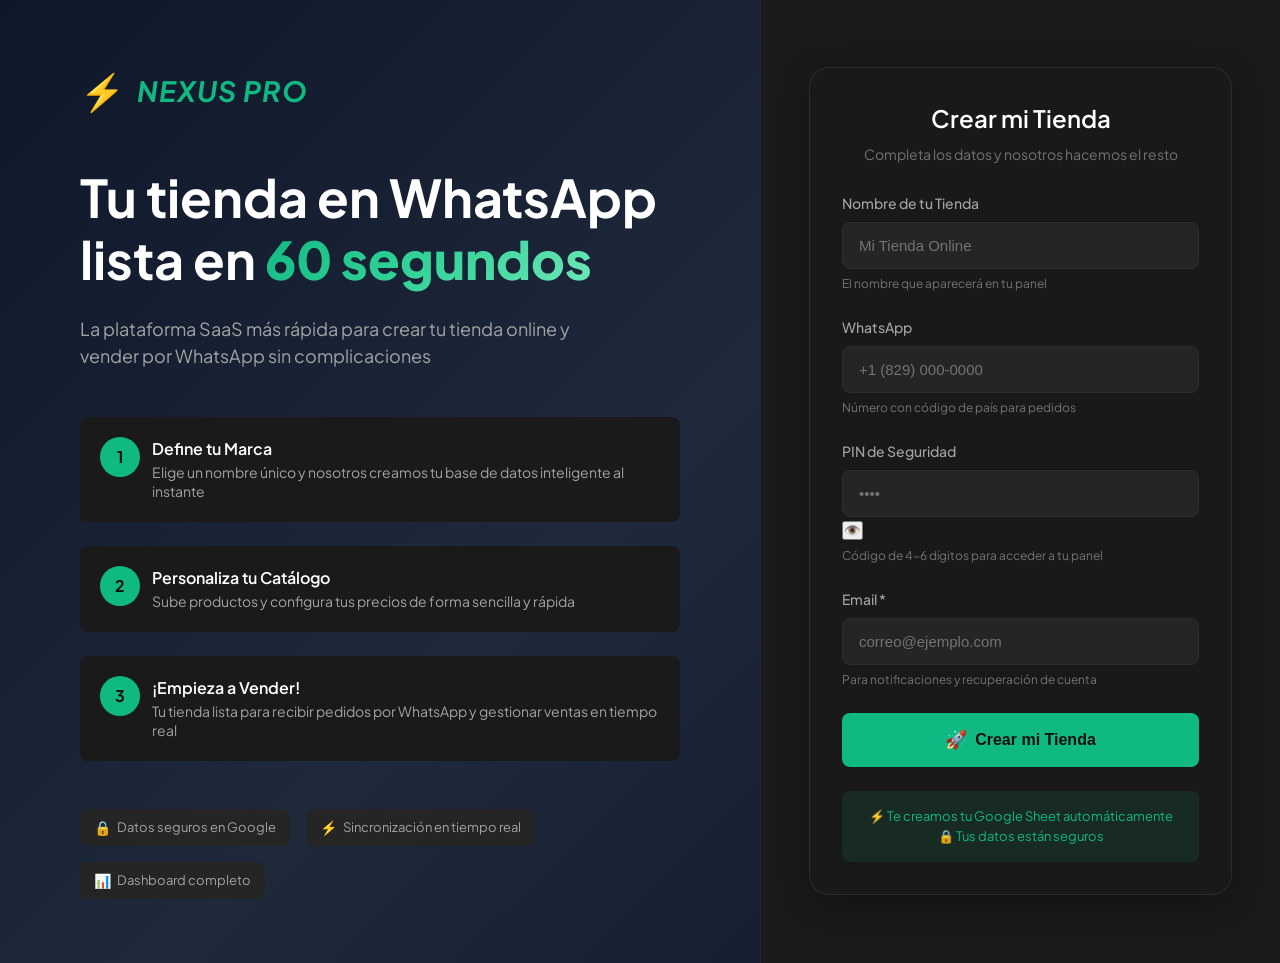
==== index.html @ 05020b10 "Add files via upload" ====
<!DOCTYPE html>
<html lang="es">
<head>
    <meta charset="UTF-8">
    <meta name="viewport" content="width=device-width, initial-scale=1.0">
    <meta name="description" content="Nexus Pro - Únete a la plataforma de gestión de tiendas">
    <title>Nexus Pro | Únete Ahora</title>
    <link rel="preconnect" href="https://fonts.googleapis.com">
    <link rel="preconnect" href="https://fonts.gstatic.com" crossorigin>
    <link href="https://fonts.googleapis.com/css2?family=Plus+Jakarta+Sans:wght@400;500;600;700;800&display=swap" rel="stylesheet">
    <link rel="stylesheet" href="assets/css/styles.css">
    <link rel="icon" href="data:image/svg+xml,<svg xmlns='http://www.w3.org/2000/svg' viewBox='0 0 100 100'><text y='.9em' font-size='90'>⚡</text></svg>">
</head>
<body>
    <!-- LANDING PAGE PÚBLICA - ONBOARDING -->
    <div class="landing-container">
        <!-- COLUMNA IZQUIERDA - INFORMACIÓN -->
        <div class="landing-info">
            <div class="landing-logo">
                <span class="logo-icon">⚡</span>
                <span class="logo-text">NEXUS PRO</span>
            </div>
            
            <div class="landing-content">
                <h1 class="landing-title">Tu tienda en WhatsApp lista en <span class="highlight">60 segundos</span></h1>
                <p class="landing-subtitle">La plataforma SaaS más rápida para crear tu tienda online y vender por WhatsApp sin complicaciones</p>
                
                <div class="steps-container">
                    <div class="step-item">
                        <div class="step-number">1</div>
                        <div class="step-content">
                            <h3>Define tu Marca</h3>
                            <p>Elige un nombre único y nosotros creamos tu base de datos inteligente al instante</p>
                        </div>
                    </div>
                    
                    <div class="step-item">
                        <div class="step-number">2</div>
                        <div class="step-content">
                            <h3>Personaliza tu Catálogo</h3>
                            <p>Sube productos y configura tus precios de forma sencilla y rápida</p>
                        </div>
                    </div>
                    
                    <div class="step-item">
                        <div class="step-number">3</div>
                        <div class="step-content">
                            <h3>¡Empieza a Vender!</h3>
                            <p>Tu tienda lista para recibir pedidos por WhatsApp y gestionar ventas en tiempo real</p>
                        </div>
                    </div>
                </div>
                
                <div class="landing-features">
                    <div class="feature">
                        <span class="feature-icon">🔒</span>
                        <span>Datos seguros en Google</span>
                    </div>
                    <div class="feature">
                        <span class="feature-icon">⚡</span>
                        <span>Sincronización en tiempo real</span>
                    </div>
                    <div class="feature">
                        <span class="feature-icon">📊</span>
                        <span>Dashboard completo</span>
                    </div>
                </div>
            </div>
        </div>
        
        <!-- COLUMNA DERECHA - FORMULARIO -->
        <div class="landing-form">
            <div class="form-card">
                <h2>Crear mi Tienda</h2>
                <p class="form-description">Completa los datos y nosotros hacemos el resto</p>
                
                <form id="registration-form">
                    <div class="form-group">
                        <label for="reg-name">Nombre de tu Tienda</label>
                        <input type="text" id="reg-name" required placeholder="Mi Tienda Online">
                        <span class="form-hint">El nombre que aparecerá en tu panel</span>
                    </div>
                    
                    <div class="form-group">
                        <label for="reg-whatsapp">WhatsApp</label>
                        <input type="tel" id="reg-whatsapp" required placeholder="+1 (829) 000-0000">
                        <span class="form-hint">Número con código de país para pedidos</span>
                    </div>
                    
                    <div class="form-group">
                        <label for="reg-pin">PIN de Seguridad</label>
                        <div class="input-with-icon">
                            <input type="password" id="reg-pin" required placeholder="••••" maxlength="6" minlength="4">
                            <button type="button" class="toggle-pin" onclick="togglePinVisibility()">👁️</button>
                        </div>
                        <span class="form-hint">Código de 4-6 dígitos para acceder a tu panel</span>
                    </div>
                    
                    <div class="form-group">
                        <label for="reg-email">Email *</label>
                        <input type="email" id="reg-email" required placeholder="correo@ejemplo.com">
                        <span class="form-hint">Para notificaciones y recuperación de cuenta</span>
                    </div>
                    
                    <button type="submit" class="btn-primary btn-submit">
                        <span class="btn-icon">🚀</span>
                        Crear mi Tienda
                    </button>
                    <div id="sugerencias-container"></div>
                </form>
                
                <div class="form-note">
                    <p>⚡ Te creamos tu Google Sheet automáticamente</p>
                    <p>🔒 Tus datos están seguros</p>
                </div>
            </div>
        </div>
    </div>
    
    <!-- TOAST NOTIFICATIONS -->
    <div class="toast-container" id="toast-container"></div>
    
    <!-- MODAL OVERLAY -->
    <div class="modal-overlay" id="modal-overlay">
        <div class="modal" id="modal">
            <div class="modal-header">
                <h3 id="modal-title">Resultado del Registro</h3>
                <button class="modal-close" id="modal-close">&times;</button>
            </div>
            <div class="modal-body">
                <div id="registration-result">
                    <div class="result-icon" style="font-size: 48px;">⚡</div>
                    <p id="result-message">Procesando tu solicitud...</p>
                </div>
            </div>
            <div class="modal-footer">
                <button class="btn-secondary" id="modal-cancel">Cerrar</button>
                <button class="btn-primary" id="modal-confirm">Aceptar</button>
            </div>
        </div>
    </div>
    
    <script src="assets/js/api.js"></script>
    <script src="assets/js/landing.js"></script>

    <!-- TUTORIAL MODAL - GOOGLE SHEET SETUP -->
    <div class="sheet-tutorial-overlay" id="sheet-tutorial-overlay">
        <div class="sheet-tutorial-modal">
            <div class="sheet-tutorial-header">
                <div class="sheet-tutorial-title">
                    <span class="sheet-tutorial-title-icon">📋</span>
                    Configurar Google Sheet
                </div>
                <button class="sheet-tutorial-close" id="sheet-tutorial-close">✕</button>
            </div>

            <div class="sheet-tutorial-progress">
                <div class="sheet-tutorial-dot active" data-step="1"></div>
                <div class="sheet-tutorial-dot" data-step="2"></div>
                <div class="sheet-tutorial-dot" data-step="3"></div>
                <div class="sheet-tutorial-dot" data-step="4"></div>
                <div class="sheet-tutorial-dot" data-step="5"></div>
            </div>

            <div class="sheet-tutorial-body">
                <!-- Paso 1: Tu Base de Datos -->
                <div class="sheet-tutorial-step active" data-step="1">
                    <div class="sheet-step-header">
                        <span class="sheet-step-icon">📊</span>
                        <h3 class="sheet-step-title">Tu Base de Datos</h3>
                    </div>
                    <p class="sheet-step-desc">
                        Primero, necesitas tu propia hoja de cálculo. Haz clic en el botón de abajo para abrir una nueva en blanco.
                    </p>
                    <a href="https://sheets.new" target="_blank" class="sheet-step-btn">
                        ➕ Crear Nueva Hoja
                    </a>
                    <p class="sheet-step-hint">
                        Se abrirá una hoja de cálculo nueva en otra pestaña
                    </p>
                </div>

                <!-- Paso 2: El Botón Mágico -->
                <div class="sheet-tutorial-step" data-step="2">
                    <div class="sheet-step-header">
                        <span class="sheet-step-icon">🔴</span>
                        <h3 class="sheet-step-title">El Botón Mágico</h3>
                    </div>
                    <p class="sheet-step-desc">
                        Una vez abierta tu hoja, busca el botón verde que dice <strong>"Compartir"</strong> en la esquina superior derecha.
                    </p>
                    <div class="sheet-step-visual">
                        <div class="visual-placeholder">
                            <span class="visual-icon">🔘</span>
                            <span class="visual-text">Botón "Compartir"<br><small>(esquina superior derecha)</small></span>
                        </div>
                    </div>
                </div>

                <!-- Paso 3: Abrir la Llave -->
                <div class="sheet-tutorial-step" data-step="3">
                    <div class="sheet-step-header">
                        <span class="sheet-step-icon">🔓</span>
                        <h3 class="sheet-step-title">Abrir la Llave</h3>
                    </div>
                    <p class="sheet-step-desc">
                        En la ventanita que aparece, busca donde dice <strong>"Restringido"</strong> y cámbialo por <strong>"Cualquier usuario que tenga el vínculo"</strong>.
                    </p>
                    <div class="sheet-step-visual">
                        <div class="visual-placeholder">
                            <span class="visual-icon">🔗</span>
                            <span class="visual-text">Restringido →<br><strong>Cualquier usuario con el vínculo</strong></span>
                        </div>
                    </div>
                </div>

                <!-- Paso 4: Permiso de Escritura -->
                <div class="sheet-tutorial-step" data-step="4">
                    <div class="sheet-step-header">
                        <span class="sheet-step-icon">✏️</span>
                        <h3 class="sheet-step-title">Permiso de Escritura</h3>
                    </div>
                    <p class="sheet-step-desc">
                        ¡Casi listo! Al lado de donde dice <strong>"Lector"</strong>, haz clic y cámbialo a <strong>"Editor"</strong>. Si no haces esto, tu tienda no podrá recibir pedidos.
                    </p>
                    <div class="sheet-step-alert">
                        ⚠️ ¡No olvides ponerlo como <strong>EDITOR</strong>!
                    </div>
                    <div class="sheet-step-visual">
                        <div class="visual-placeholder success">
                            <span class="visual-icon">✅</span>
                            <span class="visual-text">Lector → <strong>Editor</strong></span>
                        </div>
                    </div>
                </div>

                <!-- Paso 5: Copiar y Pegar -->
                <div class="sheet-tutorial-step" data-step="5">
                    <div class="sheet-step-header">
                        <span class="sheet-step-icon">📋</span>
                        <h3 class="sheet-step-title">Copiar y Pegar</h3>
                    </div>
                    <p class="sheet-step-desc">
                        Ahora copia el enlace que aparece arriba en tu navegador, regresa aquí y pégalo en el formulario de registro.
                    </p>
                    <div class="sheet-step-visual">
                        <div class="visual-placeholder">
                            <span class="visual-icon">🔗</span>
                            <span class="visual-text">Copia la URL de la barra de direcciones<br><code style="font-size: 11px;">docs.google.com/spreadsheets/d/...</code></span>
                        </div>
                    </div>
                </div>
            </div>

            <div class="sheet-tutorial-footer">
                <button class="sheet-tutorial-btn secondary" id="tutorial-prev" disabled>
                    ← Atrás
                </button>
                <button class="sheet-tutorial-btn primary" id="tutorial-next">
                    Siguiente →
                </button>
            </div>
        </div>
    </div>

    <!-- Script del tutorial - 直接 en HTML -->
    <script>
    (function() {
        var helpBtn = document.getElementById('btn-help-sheet');
        var tutorialOverlay = document.getElementById('sheet-tutorial-overlay');
        var tutorialClose = document.getElementById('sheet-tutorial-close');
        var tutorialPrev = document.getElementById('tutorial-prev');
        var tutorialNext = document.getElementById('tutorial-next');
        
        var currentStep = 1;
        var totalSteps = 5;
        
        console.log('Tutorial init - helpBtn:', helpBtn);
        
        if (helpBtn) {
            helpBtn.addEventListener('click', function(e) {
                e.preventDefault();
                e.stopPropagation();
                console.log('Clicked help button');
                if (tutorialOverlay) {
                    tutorialOverlay.style.display = 'flex';
                    setTimeout(function() {
                        tutorialOverlay.classList.add('active');
                    }, 10);
                }
            });
        }
        
        if (tutorialClose) {
            tutorialClose.addEventListener('click', function() {
                tutorialOverlay.classList.remove('active');
                setTimeout(function() {
                    tutorialOverlay.style.display = 'none';
                }, 300);
            });
        }
        
        if (tutorialOverlay) {
            tutorialOverlay.addEventListener('click', function(e) {
                if (e.target === tutorialOverlay) {
                    tutorialOverlay.classList.remove('active');
                    setTimeout(function() {
                        tutorialOverlay.style.display = 'none';
                    }, 300);
                }
            });
        }
        
        if (tutorialPrev) {
            tutorialPrev.addEventListener('click', function() {
                if (currentStep > 1) {
                    currentStep--;
                    updateTutorialSteps();
                }
            });
        }
        
        if (tutorialNext) {
            tutorialNext.addEventListener('click', function() {
                if (currentStep < totalSteps) {
                    currentStep++;
                    updateTutorialSteps();
                } else {
                    tutorialOverlay.classList.remove('active');
                    setTimeout(function() {
                        tutorialOverlay.style.display = 'none';
                    }, 300);
                }
            });
        }
        
        function updateTutorialSteps() {
            var dots = document.querySelectorAll('.sheet-tutorial-dot');
            var steps = document.querySelectorAll('.sheet-tutorial-step');
            
            dots.forEach(function(dot, index) {
                dot.classList.remove('active', 'completed');
                if (index + 1 < currentStep) {
                    dot.classList.add('completed');
                } else if (index + 1 === currentStep) {
                    dot.classList.add('active');
                }
            });
            
            steps.forEach(function(step, index) {
                step.classList.remove('active');
                if (index + 1 === currentStep) {
                    step.classList.add('active');
                }
            });
            
            tutorialPrev.disabled = currentStep === 1;
            tutorialNext.textContent = currentStep === totalSteps ? '¡Listo! ✓' : 'Siguiente →';
        }
    })();
    </script>
</body>
</html>
---- assets/css/styles.css ----
/* ========================================
   NEXUS PRO - Panel de Control Central
   ======================================== */

/* ===== VARIABLES CSS ===== */
:root {
    /* Colores Base */
    --bg-primary: #0f0f0f;
    --bg-secondary: #1a1a1a;
    --bg-tertiary: #252525;
    --bg-hover: #2d2d2d;

    /* Colores de Acento */
    --accent-primary: #10b981;
    --accent-primary-hover: #059669;
    --accent-primary-dim: rgba(16, 185, 129, 0.15);

    /* Colores de Acciones */
    --color-backup: #3b82f6;
    --color-backup-hover: #2563eb;
    --color-kill: #ef4444;
    --color-kill-hover: #dc2626;
    --color-godmode: #8b5cf6;
    --color-godmode-hover: #7c3aed;

    /* Colores de Texto */
    --text-primary: #ffffff;
    --text-secondary: #a3a3a3;
    --text-muted: #737373;

    /* Colores de Estado */
    --status-success: #10b981;
    --status-warning: #f59e0b;
    --status-error: #ef4444;
    --status-info: #3b82f6;

    /* Dimensiones */
    --sidebar-width: 260px;
    --header-height: 70px;
    --border-radius: 8px;
    --border-radius-lg: 12px;

    /* Transiciones */
    --transition-fast: 0.15s ease;
    --transition-normal: 0.25s ease;
}

/* ===== RESET MODERNO ===== */
*, *::before, *::after {
    box-sizing: border-box;
    margin: 0;
    padding: 0;
}

html {
    font-size: 16px;
    scroll-behavior: smooth;
}

body {
    font-family: 'Plus Jakarta Sans', -apple-system, BlinkMacSystemFont, 'Segoe UI', Roboto, sans-serif;
    background-color: var(--bg-primary);
    color: var(--text-primary);
    line-height: 1.5;
    overflow-x: hidden;
}

/* ===== LAYOUT PRINCIPAL (CSS GRID) ===== */
.app-container {
    display: grid;
    grid-template-columns: var(--sidebar-width) 1fr;
    min-height: 100vh;
}

/* ===== SIDEBAR ===== */
.sidebar {
    background: var(--bg-secondary);
    border-right: 1px solid var(--bg-tertiary);
    display: flex;
    flex-direction: column;
    position: fixed;
    width: var(--sidebar-width);
    height: 100vh;
    z-index: 100;
}

.logo {
    padding: 24px 20px;
    border-bottom: 1px solid var(--bg-tertiary);
    display: flex;
    align-items: center;
    gap: 12px;
}

.logo-icon {
    font-size: 28px;
}

.logo-text {
    font-size: 20px;
    font-weight: 700;
    font-style: italic;
    color: var(--accent-primary);
    letter-spacing: 1px;
}

.sidebar-nav {
    flex: 1;
    padding: 16px 12px;
    display: flex;
    flex-direction: column;
    gap: 5px;
    overflow-y: auto;
}

.nav-item {
    display: flex;
    align-items: center;
    gap: 12px;
    padding: 12px 16px;
    background: transparent;
    border: none;
    border-radius: var(--border-radius);
    color: var(--text-secondary);
    font-size: 14px;
    cursor: pointer;
    transition: all var(--transition-fast);
    text-align: left;
    width: 100%;
}

.nav-item:hover {
    background: var(--bg-hover);
    color: var(--text-primary);
}

.nav-item.active {
    background: var(--accent-primary);
    color: var(--bg-primary);
    font-weight: 600;
    border-radius: 50px;
}

.nav-icon {
    font-size: 18px;
    width: 24px;
    text-align: center;
}

.nav-divider {
    height: 1px;
    background: var(--bg-tertiary);
    margin: 12px 0;
}

/* Botones de Acción */
.action-btn.backup {
    border: 1px solid var(--color-backup);
    color: var(--color-backup);
}

.action-btn.backup:hover {
    background: var(--color-backup);
    color: white;
}

.action-btn.kill {
    border: 1px solid var(--color-kill);
    color: var(--color-kill);
}

.action-btn.kill:hover {
    background: var(--color-kill);
    color: white;
}

.action-btn.godmode {
    border: 1px solid var(--color-godmode);
    color: var(--color-godmode);
}

.action-btn.godmode:hover {
    background: var(--color-godmode);
    color: white;
}

.sidebar-footer {
    padding: 16px 20px;
    border-top: 1px solid var(--bg-tertiary);
}

.connection-status {
    display: flex;
    align-items: center;
    gap: 8px;
    font-size: 13px;
    color: var(--text-secondary);
}

.status-dot {
    width: 8px;
    height: 8px;
    border-radius: 50%;
    background: var(--status-success);
    animation: pulse 2s infinite;
}

@keyframes pulse {
    0%, 100% { opacity: 1; }
    50% { opacity: 0.5; }
}

/* ===== MAIN CONTENT ===== */
.main-content {
    margin-left: var(--sidebar-width);
    min-height: 100vh;
    display: flex;
    flex-direction: column;
}

.content-header {
    height: var(--header-height);
    padding: 0 32px;
    display: flex;
    align-items: center;
    justify-content: space-between;
    background: var(--bg-secondary);
    border-bottom: 1px solid var(--bg-tertiary);
    position: sticky;
    top: 0;
    z-index: 50;
}

.header-title h1 {
    font-size: 24px;
    font-weight: 600;
    color: var(--text-primary);
}

.header-title p {
    font-size: 13px;
    color: var(--text-muted);
}

.header-actions {
    display: flex;
    align-items: center;
    gap: 16px;
}

.search-box input {
    padding: 10px 16px;
    background: var(--bg-tertiary);
    border: 1px solid var(--bg-hover);
    border-radius: var(--border-radius);
    color: var(--text-primary);
    font-size: 14px;
    width: 240px;
    transition: all var(--transition-fast);
}

.search-box input:focus {
    outline: none;
    border-color: var(--accent-primary);
    box-shadow: 0 0 0 3px var(--accent-primary-dim);
}

.search-box input::placeholder {
    color: var(--text-muted);
}

/* ===== BOTONES ===== */
.btn-primary {
    display: inline-flex;
    align-items: center;
    gap: 8px;
    padding: 10px 20px;
    background: var(--accent-primary);
    border: none;
    border-radius: var(--border-radius);
    color: var(--bg-primary);
    font-size: 14px;
    font-weight: 600;
    cursor: pointer;
    transition: all var(--transition-fast);
}

.btn-primary:hover {
    background: var(--accent-primary-hover);
    transform: translateY(-1px);
}

.btn-secondary {
    padding: 10px 20px;
    background: var(--bg-tertiary);
    border: 1px solid var(--bg-hover);
    border-radius: var(--border-radius);
    color: var(--text-secondary);
    font-size: 14px;
    cursor: pointer;
    transition: all var(--transition-fast);
}

.btn-secondary:hover {
    background: var(--bg-hover);
    color: var(--text-primary);
}

.btn-danger {
    padding: 10px 20px;
    background: var(--color-kill);
    border: none;
    border-radius: var(--border-radius);
    color: white;
    font-size: 14px;
    font-weight: 600;
    cursor: pointer;
    transition: all var(--transition-fast);
}

.btn-danger:hover {
    background: var(--color-kill-hover);
}

.btn-block {
    width: 100%;
    justify-content: center;
}

.btn-small {
    padding: 6px 12px;
    font-size: 12px;
}

/* ===== VISTAS ===== */
.views-container {
    flex: 1;
    padding: 32px;
}

.view {
    display: none;
    animation: fadeIn 0.3s ease;
}

.view.active {
    display: block;
}

@keyframes fadeIn {
    from { opacity: 0; transform: translateY(10px); }
    to { opacity: 1; transform: translateY(0); }
}

/* ===== DASHBOARD ===== */
.stats-grid {
    display: grid;
    grid-template-columns: repeat(4, 1fr);
    gap: 20px;
    margin-bottom: 32px;
}

.stat-card {
    background: var(--bg-secondary);
    border: 1px solid var(--bg-tertiary);
    border-radius: var(--border-radius-lg);
    padding: 24px;
    display: flex;
    align-items: center;
    gap: 16px;
    transition: all var(--transition-normal);
}

.stat-card:hover {
    transform: translateY(-2px);
    border-color: var(--accent-primary);
}

.stat-card.warning {
    border-color: var(--status-warning);
}

.stat-icon {
    font-size: 32px;
}

.stat-info {
    display: flex;
    flex-direction: column;
}

.stat-value {
    font-size: 28px;
    font-weight: 700;
    color: var(--text-primary);
}

.stat-label {
    font-size: 13px;
    color: var(--text-muted);
}

.dashboard-panels {
    display: grid;
    grid-template-columns: 2fr 1fr;
    gap: 24px;
}

.panel {
    background: var(--bg-secondary);
    border: 1px solid var(--bg-tertiary);
    border-radius: var(--border-radius-lg);
    padding: 24px;
}

.panel h3 {
    font-size: 16px;
    font-weight: 600;
    margin-bottom: 20px;
    color: var(--text-primary);
}

.activity-list {
    display: flex;
    flex-direction: column;
    gap: 12px;
}

.activity-item {
    display: flex;
    align-items: center;
    gap: 12px;
    padding: 12px;
    background: var(--bg-tertiary);
    border-radius: var(--border-radius);
    font-size: 14px;
    color: var(--text-secondary);
}

.activity-dot {
    width: 8px;
    height: 8px;
    border-radius: 50%;
    background: var(--accent-primary);
}

.system-stats {
    display: flex;
    flex-direction: column;
    gap: 16px;
}

.system-item {
    display: flex;
    justify-content: space-between;
    align-items: center;
    padding: 12px 0;
    border-bottom: 1px solid var(--bg-tertiary);
}

.system-item:last-child {
    border-bottom: none;
}

.system-label {
    font-size: 14px;
    color: var(--text-secondary);
}

.system-value {
    font-size: 14px;
    font-weight: 600;
}

.system-value.success {
    color: var(--status-success);
}

.system-value.warning {
    color: var(--status-warning);
}

.system-value.error {
    color: var(--status-error);
}

/* ===== TABLA DE CLIENTES ===== */
.table-container {
    background: var(--bg-secondary);
    border: 1px solid var(--bg-tertiary);
    border-radius: var(--border-radius-lg);
    overflow: hidden;
}

.data-table {
    width: 100%;
    border-collapse: collapse;
}

.data-table thead {
    background: var(--bg-tertiary);
}

.data-table th {
    padding: 16px 20px;
    text-align: left;
    font-size: 13px;
    font-weight: 600;
    color: var(--text-muted);
    text-transform: uppercase;
    letter-spacing: 0.5px;
}

.data-table td {
    padding: 16px 20px;
    font-size: 14px;
    color: var(--text-secondary);
    border-bottom: 1px solid var(--bg-tertiary);
}

.data-table tbody tr:hover {
    background: var(--bg-hover);
}

.data-table .status-badge {
    display: inline-flex;
    align-items: center;
    gap: 6px;
    padding: 4px 12px;
    border-radius: 50px;
    font-size: 12px;
    font-weight: 600;
}

.status-badge.active {
    background: var(--accent-primary-dim);
    color: var(--accent-primary);
}

.status-badge.suspended {
    background: rgba(239, 68, 68, 0.15);
    color: var(--status-error);
}

.status-badge .status-dot {
    width: 6px;
    height: 6px;
}

.action-buttons {
    display: flex;
    gap: 8px;
}

.btn-action {
    padding: 6px 10px;
    border: none;
    border-radius: var(--border-radius);
    font-size: 12px;
    cursor: pointer;
    transition: all var(--transition-fast);
}

.btn-action.view {
    background: var(--bg-tertiary);
    color: var(--text-secondary);
}

.btn-action.view:hover {
    background: var(--accent-primary-dim);
    color: var(--accent-primary);
}

.btn-action.suspend {
    background: rgba(245, 158, 11, 0.15);
    color: var(--status-warning);
}

.btn-action.suspend:hover {
    background: var(--status-warning);
    color: white;
}

.btn-action.delete {
    background: rgba(239, 68, 68, 0.15);
    color: var(--status-error);
}

.btn-action.delete:hover {
    background: var(--status-error);
    color: white;
}

.empty-state {
    text-align: center;
    padding: 48px 20px;
    color: var(--text-muted);
}

/* ===== ONBOARDING ===== */
.onboarding-container {
    display: grid;
    grid-template-columns: 1fr 1fr;
    gap: 32px;
}

.onboarding-form {
    background: var(--bg-secondary);
    border: 1px solid var(--bg-tertiary);
    border-radius: var(--border-radius-lg);
    padding: 32px;
}

.onboarding-form h2 {
    font-size: 20px;
    margin-bottom: 24px;
    color: var(--text-primary);
}

.form-group {
    margin-bottom: 20px;
}

.form-group label {
    display: block;
    font-size: 14px;
    font-weight: 500;
    color: var(--text-secondary);
    margin-bottom: 8px;
}

.form-group .label-row {
    display: flex;
    align-items: center;
    justify-content: space-between;
    margin-bottom: 8px;
}

.form-group .label-row label {
    margin-bottom: 0;
}

.form-group input,
.form-group select {
    width: 100%;
    padding: 12px 16px;
    background: var(--bg-tertiary);
    border: 1px solid var(--bg-hover);
    border-radius: var(--border-radius);
    color: var(--text-primary);
    font-size: 14px;
    transition: all var(--transition-fast);
}

.form-group input:focus,
.form-group select:focus {
    outline: none;
    border-color: var(--accent-primary);
    box-shadow: 0 0 0 3px var(--accent-primary-dim);
}

.form-group select {
    cursor: pointer;
}

.onboarding-info {
    background: var(--bg-secondary);
    border: 1px solid var(--bg-tertiary);
    border-radius: var(--border-radius-lg);
    padding: 32px;
}

.onboarding-info h3 {
    font-size: 18px;
    margin-bottom: 20px;
    color: var(--text-primary);
}

.onboarding-steps {
    list-style: none;
    display: flex;
    flex-direction: column;
    gap: 16px;
}

.onboarding-steps li {
    display: flex;
    align-items: center;
    gap: 12px;
    font-size: 15px;
    color: var(--text-secondary);
}

/* ===== AVISOS ===== */
.avisos-container {
    max-width: 800px;
}

.avisos-header {
    margin-bottom: 24px;
}

.avisos-list {
    display: flex;
    flex-direction: column;
    gap: 16px;
}

.aviso-card {
    background: var(--bg-secondary);
    border: 1px solid var(--bg-tertiary);
    border-radius: var(--border-radius-lg);
    padding: 24px;
    display: flex;
    gap: 16px;
    transition: all var(--transition-normal);
}

.aviso-card:hover {
    border-color: var(--accent-primary);
}

.aviso-icon {
    font-size: 24px;
}

.aviso-content h4 {
    font-size: 16px;
    font-weight: 600;
    margin-bottom: 8px;
    color: var(--text-primary);
}

.aviso-content p {
    font-size: 14px;
    color: var(--text-secondary);
    margin-bottom: 12px;
}

.aviso-date {
    font-size: 12px;
    color: var(--text-muted);
}

/* ===== MODAL ===== */
.modal-overlay {
    position: fixed;
    top: 0;
    left: 0;
    width: 100%;
    height: 100%;
    background: rgba(0, 0, 0, 0.7);
    display: none;
    align-items: center;
    justify-content: center;
    z-index: 1000;
    backdrop-filter: blur(4px);
}

.modal-overlay.active {
    display: flex;
}

.modal {
    background: var(--bg-secondary);
    border: 1px solid var(--bg-tertiary);
    border-radius: var(--border-radius-lg);
    width: 100%;
    max-width: 480px;
    animation: modalSlide 0.3s ease;
}

@keyframes modalSlide {
    from { transform: translateY(-20px); opacity: 0; }
    to { transform: translateY(0); opacity: 1; }
}

.modal-header {
    display: flex;
    align-items: center;
    justify-content: space-between;
    padding: 20px 24px;
    border-bottom: 1px solid var(--bg-tertiary);
}

.modal-header h3 {
    font-size: 18px;
    font-weight: 600;
}

.modal-close {
    background: none;
    border: none;
    font-size: 24px;
    color: var(--text-muted);
    cursor: pointer;
    transition: color var(--transition-fast);
}

.modal-close:hover {
    color: var(--text-primary);
}

.modal-body {
    padding: 24px;
}

.modal-body p {
    color: var(--text-secondary);
    margin-bottom: 16px;
}

.modal-footer {
    display: flex;
    justify-content: flex-end;
    gap: 12px;
    padding: 20px 24px;
    border-top: 1px solid var(--bg-tertiary);
}

/* ===== TOAST NOTIFICATIONS ===== */
.toast-container {
    position: fixed;
    bottom: 24px;
    right: 24px;
    display: flex;
    flex-direction: column;
    gap: 12px;
    z-index: 1100;
}

.toast {
    display: flex;
    align-items: center;
    gap: 12px;
    padding: 16px 20px;
    background: var(--bg-secondary);
    border: 1px solid var(--bg-tertiary);
    border-radius: var(--border-radius);
    box-shadow: 0 4px 12px rgba(0, 0, 0, 0.3);
    animation: toastSlide 0.3s ease;
    min-width: 300px;
}

@keyframes toastSlide {
    from { transform: translateX(100%); opacity: 0; }
    to { transform: translateX(0); opacity: 1; }
}

.toast.success {
    border-color: var(--status-success);
}

.toast.error {
    border-color: var(--status-error);
}

.toast.warning {
    border-color: var(--status-warning);
}

.toast-icon {
    font-size: 20px;
}

.toast-message {
    flex: 1;
    font-size: 14px;
    color: var(--text-primary);
}

.toast-close {
    background: none;
    border: none;
    color: var(--text-muted);
    cursor: pointer;
    font-size: 18px;
}

/* ===== RESPONSIVE ===== */
@media (max-width: 1200px) {
    .stats-grid {
        grid-template-columns: repeat(2, 1fr);
    }

    .dashboard-panels {
        grid-template-columns: 1fr;
    }
}

@media (max-width: 768px) {
    .app-container {
        grid-template-columns: 1fr;
    }

    .sidebar {
        display: none;
    }

    .main-content {
        margin-left: 0;
    }

    .stats-grid {
        grid-template-columns: 1fr;
    }

    .onboarding-container {
        grid-template-columns: 1fr;
    }

    .content-header {
        flex-direction: column;
        height: auto;
        padding: 16px;
        gap: 16px;
    }

    .header-actions {
        width: 100%;
        flex-direction: column;
}
    
    .form-note {
        padding: 12px;
    }
}

/* ===== CONTENEDOR DE SUGERENCIAS ===== */
#sugerencias-container {
    display: none;
    margin-top: 16px;
    padding: 16px;
    background: linear-gradient(135deg, #fef3c7 0%, #fde68a 100%);
    border-radius: 12px;
    border-left: 4px solid #f59e0b;
}

#sugerencias-container p {
    margin: 0 0 12px 0;
    font-size: 0.875rem;
    color: #92400e;
    font-weight: 600;
}

#sugerencias-container div {
    display: flex;
    flex-wrap: wrap;
    gap: 8px;
}

#sugerencias-container button {
    padding: 10px 16px;
    background: linear-gradient(135deg, #f59e0b 0%, #d97706 100%);
    color: white;
    border: none;
    border-radius: 8px;
    cursor: pointer;
    font-size: 0.875rem;
    font-weight: 500;
    transition: all 0.2s ease;
    box-shadow: 0 2px 8px rgba(245, 158, 11, 0.3);
}

#sugerencias-container button:hover {
    transform: translateY(-2px);
    box-shadow: 0 4px 12px rgba(245, 158, 11, 0.4);
}

/* Responsive sugerencias en móvil */
@media (max-width: 480px) {
    #sugerencias-container {
        padding: 12px;
    }
    
    #sugerencias-container p {
        font-size: 0.8rem;
    }
    
    #sugerencias-container button {
        width: 100%;
        padding: 12px;
        text-align: center;
    }
    
    #sugerencias-container div {
        flex-direction: column;
    }
}

/* ===== LANDING PAGE RESPONSIVE ===== */
.landing-container {
    display: flex;
    flex-direction: column;
    min-height: 100vh;
    background: var(--bg-primary);
}

/* ===== LANDING: ESTILOS BASE (Mobile first) ===== */
.landing-info {
    padding: 32px 24px;
    order: 1;
}

.landing-form {
    padding: 24px;
    order: 2;
    background: var(--bg-secondary);
    display: flex;
    align-items: center;
    justify-content: center;
}

.landing-logo {
    display: flex;
    align-items: center;
    gap: 12px;
    margin-bottom: 32px;
}

.landing-logo .logo-icon {
    font-size: 28px;
}

.landing-logo .logo-text {
    font-size: 22px;
    font-weight: 700;
    font-style: italic;
    color: var(--accent-primary);
    letter-spacing: 1px;
}

.landing-content {
    flex: 1;
    display: flex;
    flex-direction: column;
    justify-content: center;
}

.landing-title {
    font-size: 32px;
    font-weight: 700;
    line-height: 1.2;
    margin-bottom: 16px;
    color: var(--text-primary);
}

.landing-title .highlight {
    background: linear-gradient(135deg, #10b981 0%, #34d399 50%, #6ee7b7 100%);
    -webkit-background-clip: text;
    -webkit-text-fill-color: transparent;
    background-clip: text;
    font-weight: 800;
}

.landing-subtitle {
    font-size: 15px;
    color: var(--text-secondary);
    margin-bottom: 32px;
    max-width: 100%;
}

.steps-container {
    display: flex;
    flex-direction: column;
    gap: 16px;
    margin-bottom: 32px;
}

.step-item {
    display: flex;
    gap: 12px;
    align-items: flex-start;
    padding: 12px;
    background: var(--bg-secondary);
    border-radius: var(--border-radius);
}

.step-number {
    width: 28px;
    height: 28px;
    background: var(--accent-primary);
    color: var(--bg-primary);
    border-radius: 50%;
    display: flex;
    align-items: center;
    justify-content: center;
    font-weight: 700;
    font-size: 13px;
    flex-shrink: 0;
}

.step-content h3 {
    font-size: 14px;
    font-weight: 600;
    color: var(--text-primary);
    margin-bottom: 2px;
}

.step-content p {
    font-size: 12px;
    color: var(--text-secondary);
    line-height: 1.4;
    margin: 0;
}

.landing-features {
    display: flex;
    gap: 10px;
    flex-wrap: wrap;
}

.feature {
    display: flex;
    align-items: center;
    gap: 6px;
    font-size: 11px;
    color: var(--text-secondary);
    background: var(--bg-tertiary);
    padding: 6px 10px;
    border-radius: var(--border-radius);
}

.feature-icon {
    font-size: 12px;
}

.landing-footer {
    margin-top: 24px;
    padding-top: 16px;
    border-top: 1px solid var(--bg-tertiary);
}

.admin-link {
    color: var(--text-muted);
    text-decoration: none;
    font-size: 12px;
    transition: color var(--transition-fast);
}

.admin-link:hover {
    color: var(--accent-primary);
}

.form-card {
    width: 100%;
    max-width: 100%;
    background: rgba(26, 26, 26, 0.7);
    backdrop-filter: blur(10px);
    -webkit-backdrop-filter: blur(10px);
    border: 1px solid rgba(255, 255, 255, 0.08);
    border-radius: 20px;
    padding: 24px;
    box-shadow: 0 8px 32px rgba(0, 0, 0, 0.3);
}

.form-card h2 {
    font-size: 20px;
    font-weight: 600;
    color: var(--text-primary);
    margin-bottom: 8px;
    text-align: center;
}

.form-description {
    color: var(--text-muted);
    text-align: center;
    margin-bottom: 20px;
    font-size: 13px;
}

/* Desktop: Dos columnas */
@media (min-width: 1024px) {
    .landing-container {
        flex-direction: row;
        background: linear-gradient(135deg, #0f172a 0%, #1e293b 50%, #0f172a 100%);
    }
    
    .landing-info {
        flex: 1;
        padding: 64px 80px;
        order: 1;
        display: flex;
        flex-direction: column;
        justify-content: center;
    }
    
    .landing-form {
        width: 520px;
        padding: 64px 48px;
        order: 2;
        border-left: 1px solid var(--bg-tertiary);
    }
    
    .landing-logo {
        margin-bottom: 48px;
    }
    
    .landing-logo .logo-icon {
        font-size: 36px;
    }
    
    .landing-logo .logo-text {
        font-size: 28px;
    }
    
    .landing-title {
        font-size: 52px;
        margin-bottom: 24px;
    }
    
    .landing-subtitle {
        font-size: 18px;
        margin-bottom: 48px;
        max-width: 500px;
    }
    
    .steps-container {
        gap: 24px;
        margin-bottom: 48px;
    }
    
    .step-item {
        padding: 20px;
    }
    
    .step-number {
        width: 40px;
        height: 40px;
        font-size: 16px;
    }
    
    .step-content h3 {
        font-size: 16px;
    }
    
    .step-content p {
        font-size: 14px;
    }
    
    .landing-features {
        gap: 16px;
    }
    
    .feature {
        font-size: 13px;
        padding: 8px 14px;
    }
    
    .feature-icon {
        font-size: 14px;
    }
    
    .landing-footer {
        margin-top: 40px;
        padding-top: 24px;
    }
    
    .admin-link {
        font-size: 14px;
    }
    
    .form-card {
        max-width: 440px;
        padding: 32px;
    }
    
    .form-card h2 {
        font-size: 24px;
    }
    
    .form-description {
        margin-bottom: 28px;
        font-size: 14px;
    }
}

/* Formulario de registro */
#registration-form .form-group {
    margin-bottom: 24px;
}

#registration-form label {
    display: block;
    font-size: 14px;
    font-weight: 500;
    color: var(--text-secondary);
    margin-bottom: 8px;
}

#registration-form input {
    width: 100%;
    padding: 14px 16px;
    background: var(--bg-tertiary);
    border: 1px solid var(--bg-hover);
    border-radius: var(--border-radius);
    color: var(--text-primary);
    font-size: 15px;
    transition: all var(--transition-fast);
}

#registration-form input:focus {
    outline: none;
    border-color: var(--accent-primary);
    box-shadow: 0 0 0 3px var(--accent-primary-dim);
}

#registration-form input::placeholder {
    color: var(--text-muted);
}

.form-hint {
    display: block;
    font-size: 12px;
    color: var(--text-muted);
    margin-top: 6px;
}

.btn-submit {
    width: 100%;
    padding: 16px 24px;
    background: var(--accent-primary);
    border: none;
    border-radius: var(--border-radius);
    color: var(--bg-primary);
    font-size: 16px;
    font-weight: 600;
    cursor: pointer;
    transition: all var(--transition-fast);
    display: flex;
    align-items: center;
    justify-content: center;
    gap: 8px;
    margin-top: 8px;
}

.btn-submit:hover {
    background: var(--accent-primary-hover);
    transform: translateY(-2px);
}

.btn-icon {
    font-size: 18px;
}

.form-note {
    text-align: center;
    margin-top: 24px;
    padding: 16px;
    background: rgba(16, 185, 129, 0.1);
    border-radius: var(--border-radius);
}

.form-note p {
    color: var(--accent-primary);
    font-size: 13px;
    margin: 0;
}

/* Sección de seguridad en formulario */
.security-section {
    margin-top: 24px;
    padding-top: 24px;
    border-top: 1px solid var(--bg-tertiary);
}

.security-title {
    font-size: 16px;
    font-weight: 600;
    color: var(--text-primary);
    margin-bottom: 8px;
    display: flex;
    align-items: center;
    gap: 8px;
}

.security-desc {
    font-size: 13px;
    color: var(--text-muted);
    margin-bottom: 20px;
}

#registration-form select {
    width: 100%;
    padding: 14px 16px;
    background: var(--bg-tertiary);
    border: 1px solid var(--bg-hover);
    border-radius: var(--border-radius);
    color: var(--text-primary);
    font-size: 15px;
    cursor: pointer;
    transition: all var(--transition-fast);
}

#registration-form select:focus {
    outline: none;
    border-color: var(--accent-primary);
    box-shadow: 0 0 0 3px var(--accent-primary-dim);
}

#registration-form select option {
    background: var(--bg-secondary);
    color: var(--text-primary);
}

/* Resultado del registro */
.result-loading, .result-success, .result-error {
    text-align: center;
    padding: 20px;
}

.result-icon {
    font-size: 48px;
    margin-bottom: 16px;
}

.result-details {
    background: var(--bg-tertiary);
    padding: 16px;
    border-radius: var(--border-radius);
    margin: 16px 0;
    text-align: left;
}

.result-details p {
    margin: 8px 0;
    color: var(--text-secondary);
}

.result-details strong {
    color: var(--accent-primary);
}

.result-note {
    color: var(--text-muted);
    font-size: 14px;
    margin-top: 16px;
}

/* Back to landing */
.back-to-landing {
    display: flex;
    align-items: center;
    gap: 8px;
    color: var(--text-muted);
    text-decoration: none;
    font-size: 13px;
    padding: 12px;
    border-radius: var(--border-radius);
    transition: all var(--transition-fast);
    margin-bottom: 16px;
}

.back-to-landing:hover {
    background: var(--bg-hover);
    color: var(--text-primary);
}

/* ========================================
   RESET PIN MODAL (ADMINISTRADOR)
   ======================================== */

.reset-pin-modal {
    max-width: 450px;
}

.reset-pin-info {
    background: var(--bg-tertiary);
    padding: 16px;
    border-radius: var(--border-radius);
    margin-bottom: 20px;
}

.reset-pin-info p {
    margin: 8px 0;
    color: var(--text-secondary);
    font-size: 14px;
}

.reset-pin-info strong {
    color: var(--accent-primary);
}

.reset-pin-form {
    display: flex;
    flex-direction: column;
    gap: 8px;
}

.reset-pin-form label {
    font-size: 14px;
    font-weight: 500;
    color: var(--text-secondary);
}

.reset-pin-form input {
    padding: 14px 16px;
    background: var(--bg-tertiary);
    border: 1px solid var(--bg-hover);
    border-radius: var(--border-radius);
    color: var(--text-primary);
    font-size: 16px;
    letter-spacing: 2px;
    text-align: center;
}

.reset-pin-form input:focus {
    outline: none;
    border-color: var(--accent-primary);
    box-shadow: 0 0 0 3px var(--accent-primary-dim);
}

/* Botón de Reset PIN en tabla */
.btn-action.reset-pin {
    background: rgba(139, 92, 246, 0.15);
    color: #8b5cf6;
}

.btn-action.reset-pin:hover {
    background: #8b5cf6;
    color: white;
}

/* ========================================
   LOGIN OVERLAY - SEGURIDAD DEL PANEL
   ======================================== */

.login-overlay {
    position: fixed;
    top: 0;
    left: 0;
    width: 100vw;
    height: 100vh;
    background: linear-gradient(135deg, #0f0f0f 0%, #1a1a1a 100%);
    display: flex;
    align-items: center;
    justify-content: center;
    z-index: 9999;
    animation: fadeIn 0.3s ease;
}

@keyframes fadeIn {
    from { opacity: 0; }
    to { opacity: 1; }
}

.login-container {
    background: var(--bg-secondary);
    border: 1px solid var(--bg-tertiary);
    border-radius: var(--border-radius-lg);
    padding: 48px;
    width: 100%;
    max-width: 400px;
    text-align: center;
    box-shadow: 0 25px 50px -12px rgba(0, 0, 0, 0.5);
    animation: slideUp 0.4s ease;
}

@keyframes slideUp {
    from { 
        opacity: 0;
        transform: translateY(20px);
    }
    to { 
        opacity: 1;
        transform: translateY(0);
    }
}

.login-logo {
    display: flex;
    align-items: center;
    justify-content: center;
    gap: 12px;
    margin-bottom: 8px;
}

.login-logo .logo-icon {
    font-size: 36px;
}

.login-logo .logo-text {
    font-size: 28px;
    font-weight: 700;
    font-style: italic;
    color: var(--accent-primary);
    letter-spacing: 2px;
}

.login-subtitle {
    color: var(--text-muted);
    font-size: 14px;
    margin-bottom: 32px;
}

.login-form {
    display: flex;
    flex-direction: column;
    gap: 16px;
}

.login-form .form-group input {
    width: 100%;
    padding: 16px 20px;
    background: var(--bg-tertiary);
    border: 2px solid var(--bg-hover);
    border-radius: var(--border-radius);
    color: var(--text-primary);
    font-size: 16px;
    text-align: center;
    letter-spacing: 4px;
    transition: all var(--transition-fast);
}

.login-form .form-group input:focus {
    outline: none;
    border-color: var(--accent-primary);
    box-shadow: 0 0 0 4px var(--accent-primary-dim);
}

.login-form .form-group input::placeholder {
    color: var(--text-muted);
    letter-spacing: normal;
    text-align: center;
}

.btn-login {
    width: 100%;
    padding: 16px 24px;
    background: var(--accent-primary);
    border: none;
    border-radius: var(--border-radius);
    color: var(--bg-primary);
    font-size: 16px;
    font-weight: 600;
    cursor: pointer;
    transition: all var(--transition-fast);
    display: flex;
    align-items: center;
    justify-content: center;
    gap: 8px;
}

.btn-login:hover {
    background: var(--accent-primary-hover);
    transform: translateY(-2px);
}

.btn-login:active {
    transform: translateY(0);
}

.login-error {
    display: none;
    color: var(--status-error);
    font-size: 13px;
    padding: 12px;
    background: rgba(239, 68, 68, 0.1);
    border-radius: var(--border-radius);
    border: 1px solid rgba(239, 68, 68, 0.3);
}

.login-error.show {
    display: block;
    animation: shake 0.4s ease;
}

@keyframes shake {
    0%, 100% { transform: translateX(0); }
    20%, 60% { transform: translateX(-5px); }
    40%, 80% { transform: translateX(5px); }
}

.login-footer {
    margin-top: 24px;
    padding-top: 24px;
    border-top: 1px solid var(--bg-tertiary);
}

.login-footer a {
    color: var(--text-muted);
    text-decoration: none;
    font-size: 13px;
    transition: color var(--transition-fast);
}

.login-footer a:hover {
    color: var(--accent-primary);
}

/* Efecto de desenfoque cuando está bloqueado */
.app-container.locked {
    filter: blur(20px);
    pointer-events: none;
    user-select: none;
}

/* ===== TUTORIAL MODAL - GOOGLE SHEET SETUP ===== */
.sheet-tutorial-overlay {
    display: none;
    position: fixed;
    inset: 0;
    background: rgba(0, 0, 0, 0.85);
    backdrop-filter: blur(12px);
    z-index: 99999;
    align-items: center;
    justify-content: center;
    padding: 20px;
    opacity: 0;
    transition: opacity 0.3s ease;
}

.sheet-tutorial-overlay.active {
    display: flex;
    opacity: 1;
}

.sheet-tutorial-modal {
    background: var(--bg-secondary);
    border: 1px solid rgba(255, 255, 255, 0.08);
    border-radius: 24px;
    width: 100%;
    max-width: 580px;
    max-height: 90vh;
    overflow: hidden;
    box-shadow: 0 24px 80px rgba(0, 0, 0, 0.6);
    transform: translateY(20px) scale(0.95);
    transition: transform 0.4s cubic-bezier(0.34, 1.56, 0.64, 1);
}

.sheet-tutorial-overlay.active .sheet-tutorial-modal {
    transform: translateY(0) scale(1);
}

.sheet-tutorial-header {
    display: flex;
    align-items: center;
    justify-content: space-between;
    padding: 24px 28px;
    border-bottom: 1px solid rgba(255, 255, 255, 0.06);
    background: linear-gradient(135deg, rgba(16, 185, 129, 0.08), transparent);
}

.sheet-tutorial-title {
    display: flex;
    align-items: center;
    gap: 14px;
    font-size: 20px;
    font-weight: 600;
    color: var(--text-primary);
}

.sheet-tutorial-title-icon {
    width: 44px;
    height: 44px;
    background: linear-gradient(135deg, #10b981, #059669);
    border-radius: 12px;
    display: flex;
    align-items: center;
    justify-content: center;
    font-size: 22px;
    box-shadow: 0 4px 16px rgba(16, 185, 129, 0.3);
}

.sheet-tutorial-close {
    width: 40px;
    height: 40px;
    border-radius: 10px;
    background: var(--bg-tertiary);
    border: 1px solid rgba(255, 255, 255, 0.08);
    color: var(--text-secondary);
    font-size: 18px;
    cursor: pointer;
    display: flex;
    align-items: center;
    justify-content: center;
    transition: all 0.2s;
}

.sheet-tutorial-close:hover {
    background: #ef4444;
    color: white;
    border-color: #ef4444;
}

.sheet-tutorial-progress {
    display: flex;
    gap: 8px;
    padding: 20px 28px;
    justify-content: center;
}

.sheet-tutorial-dot {
    width: 10px;
    height: 10px;
    border-radius: 50%;
    background: var(--bg-tertiary);
    transition: all 0.3s;
}

.sheet-tutorial-dot.active {
    background: #10b981;
    box-shadow: 0 0 12px rgba(16, 185, 129, 0.5);
    transform: scale(1.2);
}

.sheet-tutorial-dot.completed {
    background: #10b981;
}

.sheet-tutorial-body {
    padding: 0 28px 28px;
    max-height: 55vh;
    overflow-y: auto;
}

.sheet-tutorial-step {
    display: none;
    animation: fadeInStep 0.4s ease;
}

.sheet-tutorial-step.active {
    display: block;
}

@keyframes fadeInStep {
    from { opacity: 0; transform: translateX(10px); }
    to { opacity: 1; transform: translateX(0); }
}

.sheet-step-header {
    display: flex;
    align-items: center;
    gap: 14px;
    margin-bottom: 18px;
}

.sheet-step-icon {
    width: 48px;
    height: 48px;
    background: linear-gradient(135deg, #10b981, #059669);
    border-radius: 14px;
    display: flex;
    align-items: center;
    justify-content: center;
    font-size: 24px;
    flex-shrink: 0;
}

.sheet-step-title {
    font-size: 20px;
    font-weight: 700;
    color: var(--text-primary);
    margin: 0;
}

.sheet-step-desc {
    font-size: 15px;
    color: var(--text-secondary);
    line-height: 1.7;
    margin-bottom: 20px;
}

.sheet-step-btn {
    display: block;
    width: 100%;
    padding: 16px 24px;
    background: linear-gradient(135deg, #10b981, #059669);
    border: none;
    border-radius: 12px;
    color: #0f172a;
    font-size: 16px;
    font-weight: 700;
    text-align: center;
    text-decoration: none;
    cursor: pointer;
    transition: all 0.2s;
    box-shadow: 0 4px 16px rgba(16, 185, 129, 0.3);
    margin-bottom: 12px;
}

.sheet-step-btn:hover {
    transform: translateY(-2px);
    box-shadow: 0 8px 24px rgba(16, 185, 129, 0.4);
}

.sheet-step-hint {
    font-size: 12px;
    color: var(--text-muted);
    text-align: center;
    margin: 0;
}

.sheet-step-visual {
    background: var(--bg-tertiary);
    border-radius: 12px;
    padding: 20px;
    text-align: center;
    margin-bottom: 16px;
    border: 1px solid rgba(255, 255, 255, 0.05);
}

.visual-placeholder {
    display: flex;
    flex-direction: column;
    align-items: center;
    gap: 10px;
}

.visual-placeholder.success {
    border: 2px solid #10b981;
    background: rgba(16, 185, 129, 0.1);
}

.visual-icon {
    font-size: 36px;
}

.visual-text {
    font-size: 14px;
    color: var(--text-secondary);
    line-height: 1.5;
}

.visual-text strong {
    color: var(--text-primary);
}

.sheet-step-alert {
    background: linear-gradient(135deg, rgba(245, 158, 11, 0.15), rgba(239, 68, 68, 0.1));
    border: 2px solid #f59e0b;
    border-radius: 12px;
    padding: 16px 20px;
    text-align: center;
    font-size: 16px;
    font-weight: 600;
    color: #fbbf24;
    margin-bottom: 16px;
    animation: pulse-alert 2s infinite;
}

@keyframes pulse-alert {
    0%, 100% { box-shadow: 0 0 0 0 rgba(245, 158, 11, 0.4); }
    50% { box-shadow: 0 0 0 8px rgba(245, 158, 11, 0); }
}

.sheet-tutorial-footer {
    display: flex;
    justify-content: space-between;
    padding: 20px 28px;
    border-top: 1px solid rgba(255, 255, 255, 0.06);
    gap: 12px;
}

.sheet-tutorial-btn {
    padding: 14px 28px;
    border-radius: 12px;
    font-size: 14px;
    font-weight: 600;
    cursor: pointer;
    transition: all 0.2s;
    display: flex;
    align-items: center;
    gap: 8px;
}

.sheet-tutorial-btn.secondary {
    background: var(--bg-tertiary);
    border: 1px solid rgba(255, 255, 255, 0.1);
    color: var(--text-secondary);
}

.sheet-tutorial-btn.secondary:hover {
    background: var(--bg-primary);
    color: var(--text-primary);
}

.sheet-tutorial-btn.primary {
    background: linear-gradient(135deg, #10b981, #059669);
    border: none;
    color: #0f172a;
    box-shadow: 0 4px 16px rgba(16, 185, 129, 0.3);
}

.sheet-tutorial-btn.primary:hover {
    transform: translateY(-2px);
    box-shadow: 0 8px 24px rgba(16, 185, 129, 0.4);
}

.sheet-tutorial-btn.primary:disabled {
    opacity: 0.5;
    cursor: not-allowed;
    transform: none;
}

/* Help Button */
.form-group label {
    display: flex;
    align-items: center;
    gap: 10px;
}

.help-btn {
    background: transparent;
    border: none;
    color: #10b981;
    font-size: 13px;
    cursor: pointer;
    padding: 4px 10px;
    border-radius: 6px;
    transition: all 0.2s;
    font-weight: 500;
    margin-left: auto;
}

.help-btn:hover {
    background: rgba(16, 185, 129, 0.15);
    text-decoration: underline;
}

/* Responsive */
@media (max-width: 600px) {
    .sheet-tutorial-modal {
        margin: 10px;
        max-height: 95vh;
    }

    .sheet-tutorial-header {
        padding: 16px 20px;
    }

    .sheet-tutorial-title {
        font-size: 18px;
    }

    .sheet-tutorial-body {
        padding: 0 20px 20px;
    }

    .sheet-tutorial-footer {
        padding: 16px 20px;
    }

    .sheet-tutorial-btn {
        padding: 12px 20px;
        font-size: 13px;
    }
}

/* Ocultar completamente hasta login */
body .app-container.hidden {
    display: none !important;
}
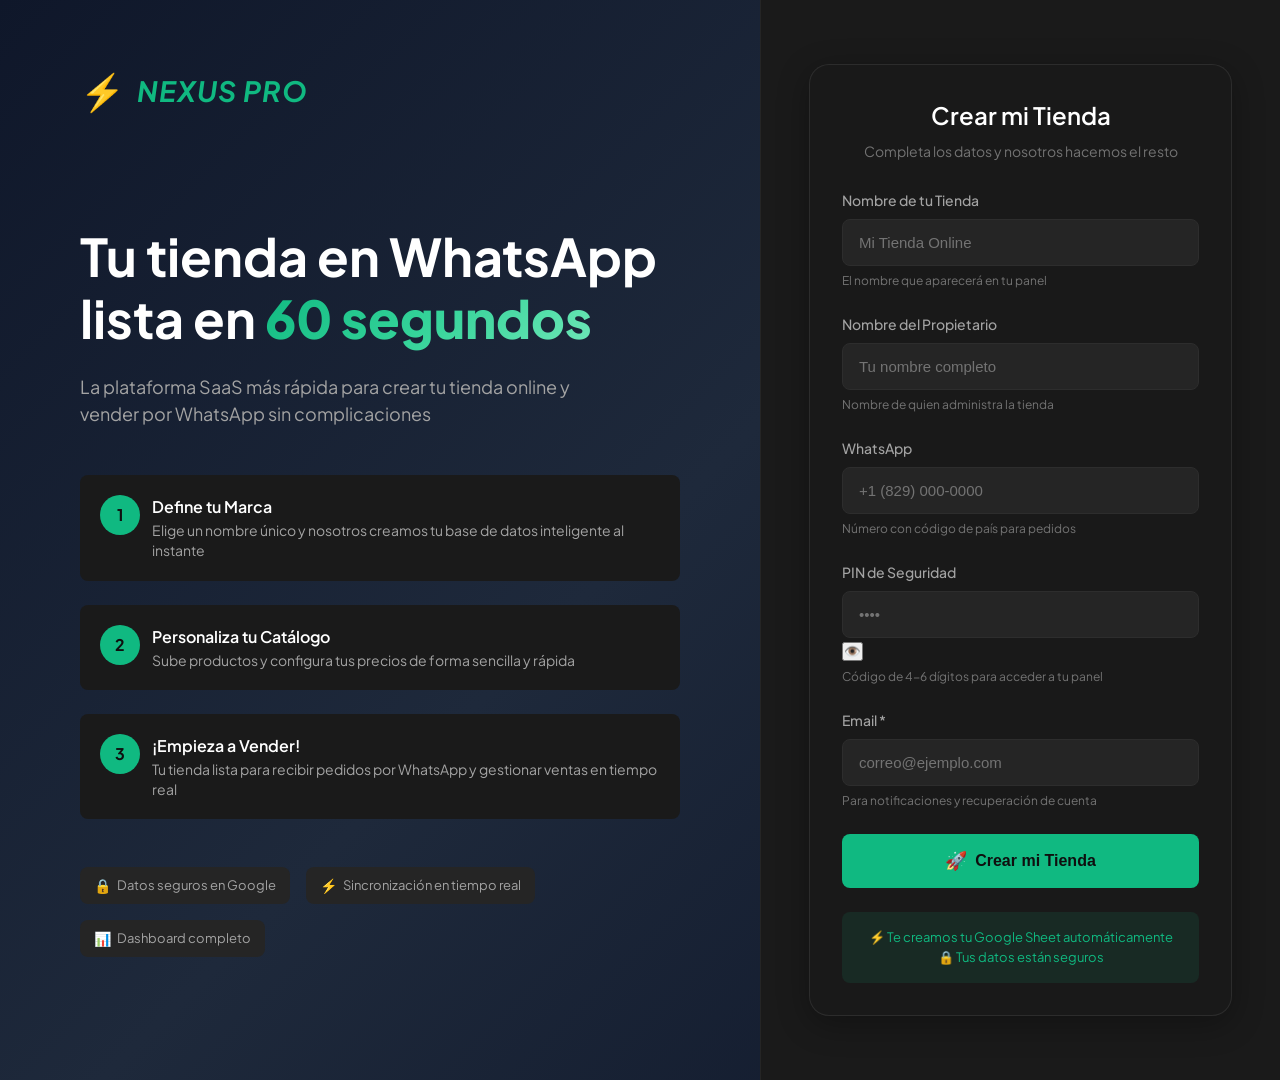
==== commit 828ae20c: "Add files via upload" ====
--- a/index.html
+++ b/index.html
@@ -82,6 +82,12 @@
                     </div>
                     
                     <div class="form-group">
+                        <label for="reg-owner">Nombre del Propietario</label>
+                        <input type="text" id="reg-owner" required placeholder="Tu nombre completo">
+                        <span class="form-hint">Nombre de quien administra la tienda</span>
+                    </div>
+                    
+                    <div class="form-group">
                         <label for="reg-whatsapp">WhatsApp</label>
                         <input type="tel" id="reg-whatsapp" required placeholder="+1 (829) 000-0000">
                         <span class="form-hint">Número con código de país para pedidos</span>
